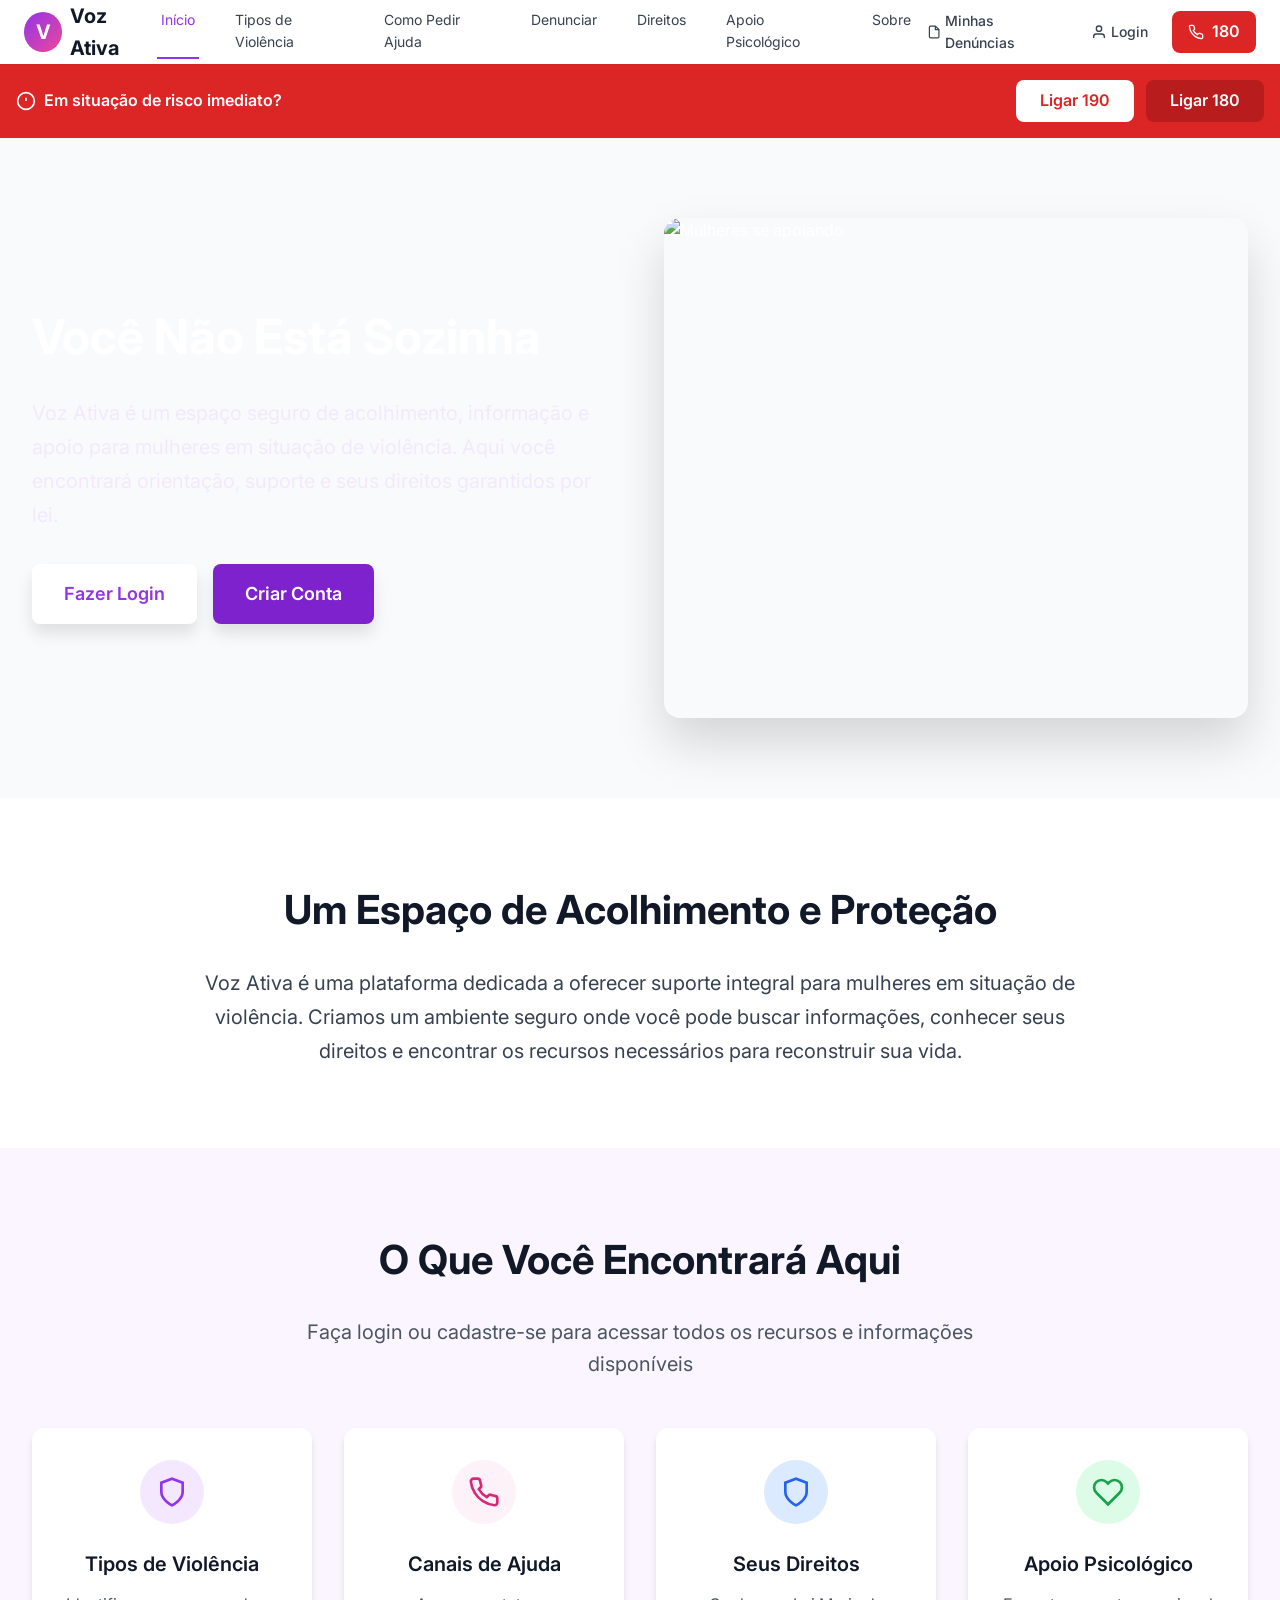
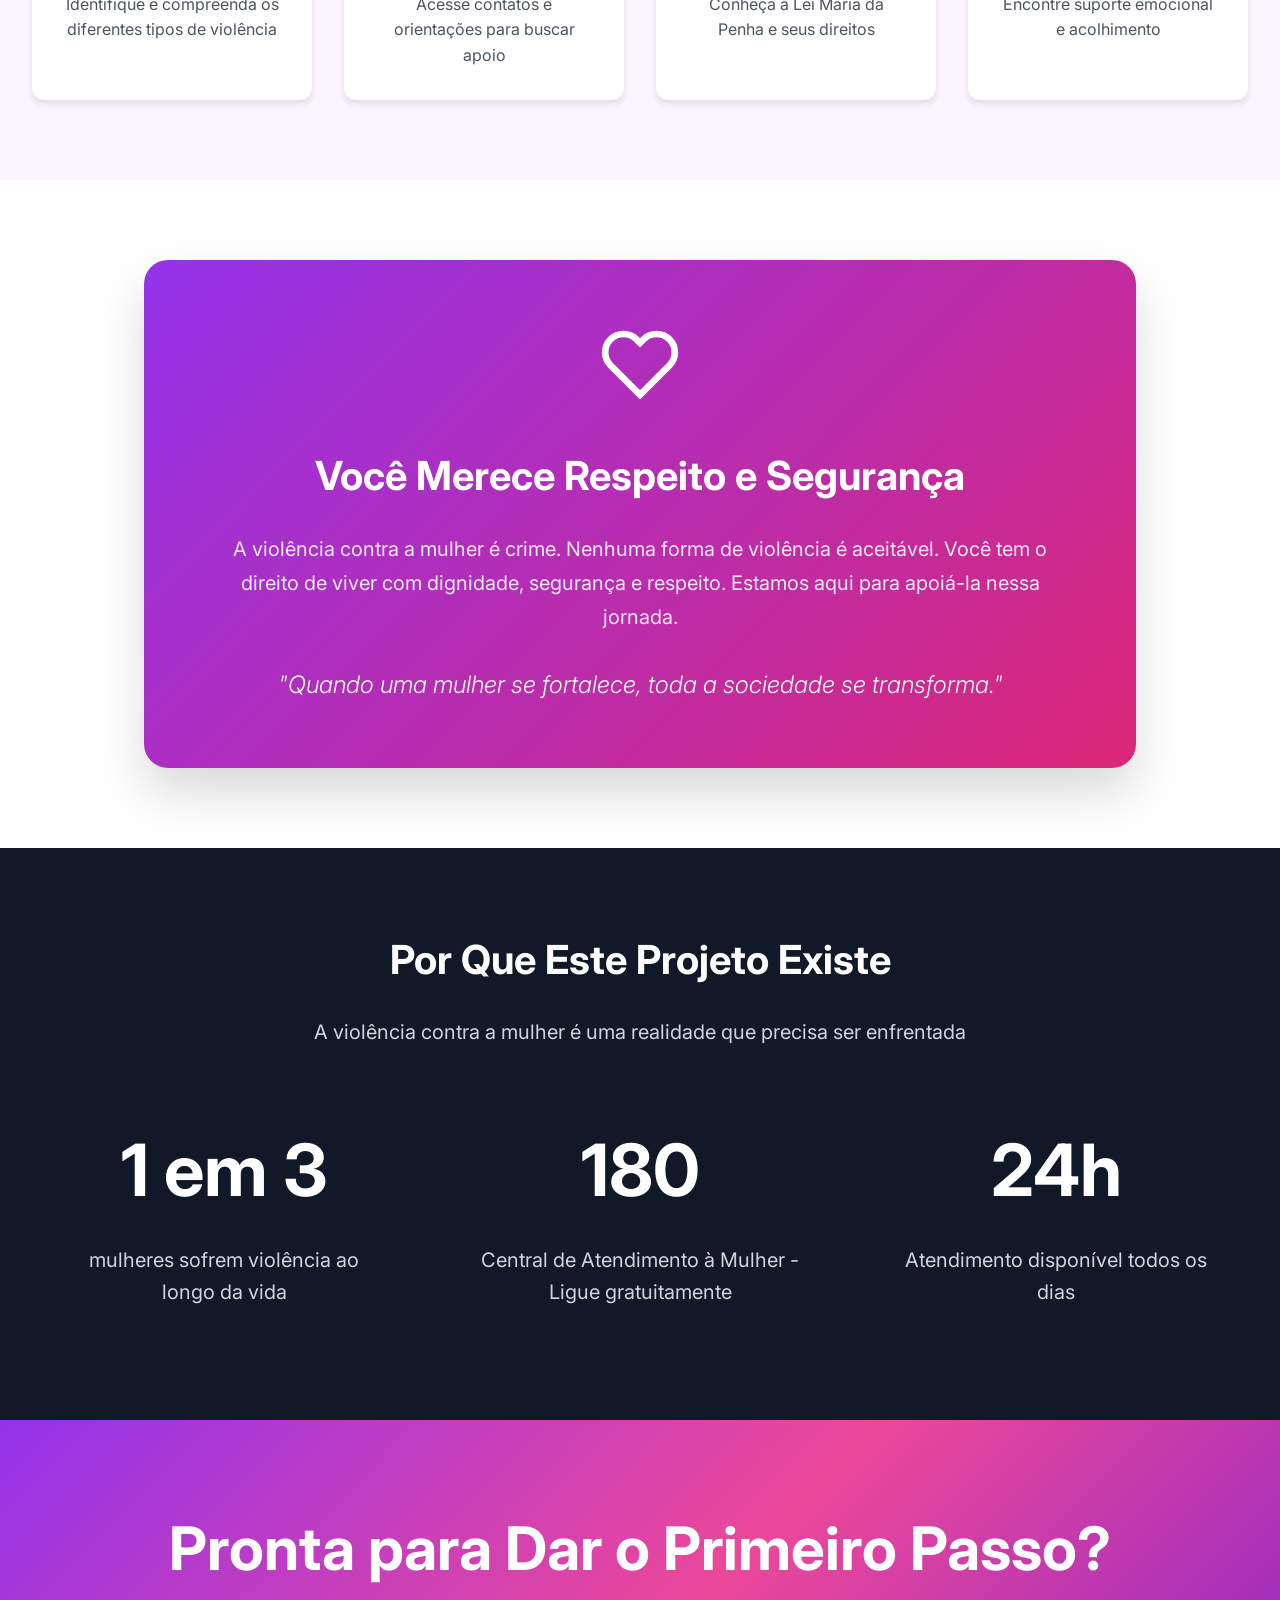
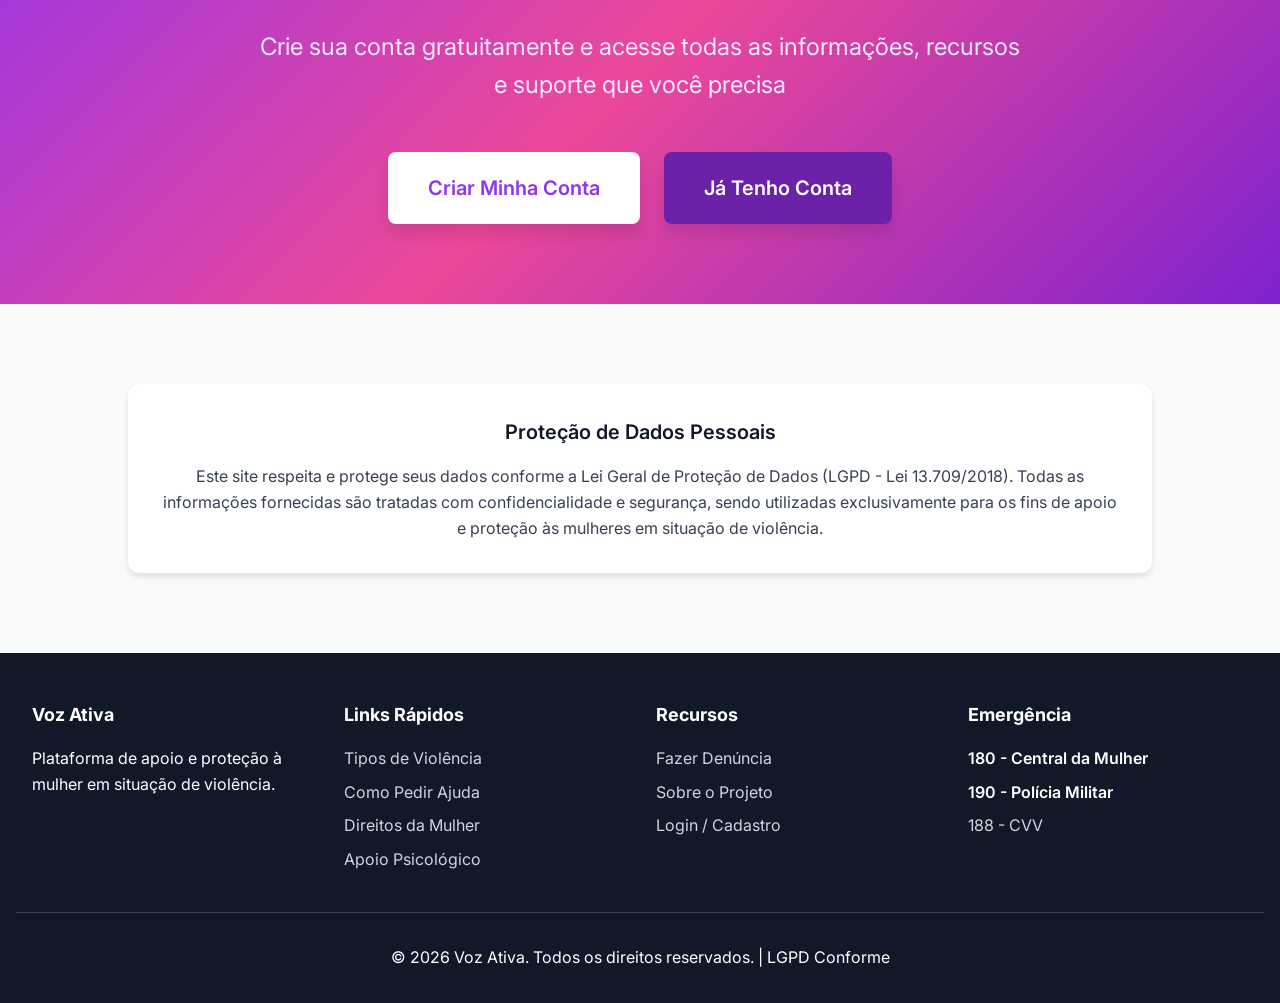
==== index.html @ fe5da814 "first commit" ====
<!DOCTYPE html>
<html lang="pt-BR">
<head>
    <meta charset="UTF-8">
    <meta name="viewport" content="width=device-width, initial-scale=1.0">
    <title>Voz Ativa - Plataforma de Apoio à Mulher</title>
    <link rel="stylesheet" href="css/styles.css">
    <link rel="preconnect" href="https://fonts.googleapis.com">
    <link rel="preconnect" href="https://fonts.gstatic.com" crossorigin>
    <link href="https://fonts.googleapis.com/css2?family=Inter:wght@300;400;500;600;700;800;900&display=swap" rel="stylesheet">
</head>
<body>
    <!-- Header -->
    <header>
        <div class="container header-content">
            <a href="index.html" class="logo">
                <div class="logo-circle">V</div>
                <span class="logo-text">Voz Ativa</span>
            </a>

            <!-- Desktop Navigation -->
            <nav class="nav-desktop">
                <a href="index.html" class="nav-link active">Início</a>
                <a href="tipos-violencia.html" class="nav-link">Tipos de Violência</a>
                <a href="como-pedir-ajuda.html" class="nav-link">Como Pedir Ajuda</a>
                <a href="denuncia.html" class="nav-link">Denunciar</a>
                <a href="direitos.html" class="nav-link">Direitos</a>
                <a href="apoio-psicologico.html" class="nav-link">Apoio Psicológico</a>
                <a href="sobre.html" class="nav-link">Sobre</a>
            </nav>

            <!-- User Navigation -->
            <div class="user-nav">
                <a href="dashboard.html" class="user-nav-link">
                    <svg width="16" height="16" viewBox="0 0 24 24" fill="none" stroke="currentColor" stroke-width="2">
                        <path d="M14 2H6a2 2 0 0 0-2 2v16a2 2 0 0 0 2 2h12a2 2 0 0 0 2-2V8z"></path>
                        <polyline points="14 2 14 8 20 8"></polyline>
                    </svg>
                    Minhas Denúncias
                </a>
                <a href="login.html" class="user-nav-link">
                    <svg width="16" height="16" viewBox="0 0 24 24" fill="none" stroke="currentColor" stroke-width="2">
                        <path d="M20 21v-2a4 4 0 0 0-4-4H8a4 4 0 0 0-4 4v2"></path>
                        <circle cx="12" cy="7" r="4"></circle>
                    </svg>
                    Login
                </a>
                <a href="tel:180" class="btn-emergency">
                    <svg width="16" height="16" viewBox="0 0 24 24" fill="none" stroke="currentColor" stroke-width="2">
                        <path d="M22 16.92v3a2 2 0 0 1-2.18 2 19.79 19.79 0 0 1-8.63-3.07 19.5 19.5 0 0 1-6-6 19.79 19.79 0 0 1-3.07-8.67A2 2 0 0 1 4.11 2h3a2 2 0 0 1 2 1.72 12.84 12.84 0 0 0 .7 2.81 2 2 0 0 1-.45 2.11L8.09 9.91a16 16 0 0 0 6 6l1.27-1.27a2 2 0 0 1 2.11-.45 12.84 12.84 0 0 0 2.81.7A2 2 0 0 1 22 16.92z"></path>
                    </svg>
                    180
                </a>
            </div>

            <!-- Mobile Menu Button -->
            <button class="mobile-menu-btn" onclick="toggleMobileMenu()">
                <svg width="24" height="24" viewBox="0 0 24 24" fill="none" stroke="currentColor" stroke-width="2">
                    <line x1="3" y1="12" x2="21" y2="12"></line>
                    <line x1="3" y1="6" x2="21" y2="6"></line>
                    <line x1="3" y1="18" x2="21" y2="18"></line>
                </svg>
            </button>
        </div>

        <!-- Mobile Menu -->
        <div class="mobile-menu" id="mobileMenu">
            <a href="index.html" class="mobile-nav-link active">Início</a>
            <a href="tipos-violencia.html" class="mobile-nav-link">Tipos de Violência</a>
            <a href="como-pedir-ajuda.html" class="mobile-nav-link">Como Pedir Ajuda</a>
            <a href="denuncia.html" class="mobile-nav-link">Denunciar</a>
            <a href="direitos.html" class="mobile-nav-link">Direitos</a>
            <a href="apoio-psicologico.html" class="mobile-nav-link">Apoio Psicológico</a>
            <a href="sobre.html" class="mobile-nav-link">Sobre</a>
            <hr style="margin: 1rem 0; border-color: var(--gray-200);">
            <a href="dashboard.html" class="mobile-nav-link">Minhas Denúncias</a>
            <a href="login.html" class="mobile-nav-link">Login</a>
            <a href="tel:180" class="btn-emergency" style="display: flex; margin-top: 1rem;">
                Ligar 180 - Emergência
            </a>
        </div>
    </header>

    <!-- Emergency Banner -->
    <div class="emergency-banner">
        <div class="container emergency-content">
            <div class="emergency-text">
                <svg width="20" height="20" viewBox="0 0 24 24" fill="none" stroke="currentColor" stroke-width="2">
                    <circle cx="12" cy="12" r="10"></circle>
                    <line x1="12" y1="8" x2="12" y2="12"></line>
                    <line x1="12" y1="16" x2="12.01" y2="16"></line>
                </svg>
                <span>Em situação de risco imediato?</span>
            </div>
            <div class="emergency-buttons">
                <a href="tel:190" class="btn-emergency-white">Ligar 190</a>
                <a href="tel:180" class="btn-emergency-dark">Ligar 180</a>
            </div>
        </div>
    </div>

    <!-- Hero Section -->
    <section class="hero">
        <div class="container hero-content">
            <div class="hero-text">
                <h1>Você Não Está Sozinha</h1>
                <p>Voz Ativa é um espaço seguro de acolhimento, informação e apoio para mulheres em situação de violência. Aqui você encontrará orientação, suporte e seus direitos garantidos por lei.</p>
                <div class="hero-buttons">
                    <a href="login.html" class="btn-primary">Fazer Login</a>
                    <a href="login.html" class="btn-secondary">Criar Conta</a>
                </div>
            </div>
            <div class="hero-image">
                <img src="https://images.unsplash.com/photo-1771934218837-f6e327f2f1b0?crop=entropy&cs=tinysrgb&fit=max&fm=jpg&q=80&w=1080" alt="Mulheres se apoiando">
            </div>
        </div>
    </section>

    <!-- About Section -->
    <section class="section-white">
        <div class="container">
            <div style="max-width: 56rem; margin: 0 auto; text-align: center;">
                <h2 class="section-title">Um Espaço de Acolhimento e Proteção</h2>
                <p style="font-size: 1.25rem; color: var(--gray-700); line-height: 1.7;">
                    Voz Ativa é uma plataforma dedicada a oferecer suporte integral para mulheres em situação de violência. Criamos um ambiente seguro onde você pode buscar informações, conhecer seus direitos e encontrar os recursos necessários para reconstruir sua vida.
                </p>
            </div>
        </div>
    </section>

    <!-- Features Section -->
    <section class="section-purple">
        <div class="container">
            <div class="text-center mb-4">
                <h2 class="section-title">O Que Você Encontrará Aqui</h2>
                <p class="section-description">Faça login ou cadastre-se para acessar todos os recursos e informações disponíveis</p>
            </div>

            <div class="grid grid-4">
                <div class="card">
                    <div class="card-icon card-icon-purple">
                        <svg width="32" height="32" viewBox="0 0 24 24" fill="none" stroke="currentColor" stroke-width="2">
                            <path d="M12 22s8-4 8-10V5l-8-3-8 3v7c0 6 8 10 8 10z"></path>
                        </svg>
                    </div>
                    <h3 class="card-title">Tipos de Violência</h3>
                    <p class="card-text">Identifique e compreenda os diferentes tipos de violência</p>
                </div>

                <div class="card">
                    <div class="card-icon card-icon-pink">
                        <svg width="32" height="32" viewBox="0 0 24 24" fill="none" stroke="currentColor" stroke-width="2">
                            <path d="M22 16.92v3a2 2 0 0 1-2.18 2 19.79 19.79 0 0 1-8.63-3.07 19.5 19.5 0 0 1-6-6 19.79 19.79 0 0 1-3.07-8.67A2 2 0 0 1 4.11 2h3a2 2 0 0 1 2 1.72 12.84 12.84 0 0 0 .7 2.81 2 2 0 0 1-.45 2.11L8.09 9.91a16 16 0 0 0 6 6l1.27-1.27a2 2 0 0 1 2.11-.45 12.84 12.84 0 0 0 2.81.7A2 2 0 0 1 22 16.92z"></path>
                        </svg>
                    </div>
                    <h3 class="card-title">Canais de Ajuda</h3>
                    <p class="card-text">Acesse contatos e orientações para buscar apoio</p>
                </div>

                <div class="card">
                    <div class="card-icon card-icon-blue">
                        <svg width="32" height="32" viewBox="0 0 24 24" fill="none" stroke="currentColor" stroke-width="2">
                            <path d="M12 22s8-4 8-10V5l-8-3-8 3v7c0 6 8 10 8 10z"></path>
                        </svg>
                    </div>
                    <h3 class="card-title">Seus Direitos</h3>
                    <p class="card-text">Conheça a Lei Maria da Penha e seus direitos</p>
                </div>

                <div class="card">
                    <div class="card-icon card-icon-green">
                        <svg width="32" height="32" viewBox="0 0 24 24" fill="none" stroke="currentColor" stroke-width="2">
                            <path d="M20.84 4.61a5.5 5.5 0 0 0-7.78 0L12 5.67l-1.06-1.06a5.5 5.5 0 0 0-7.78 7.78l1.06 1.06L12 21.23l7.78-7.78 1.06-1.06a5.5 5.5 0 0 0 0-7.78z"></path>
                        </svg>
                    </div>
                    <h3 class="card-title">Apoio Psicológico</h3>
                    <p class="card-text">Encontre suporte emocional e acolhimento</p>
                </div>
            </div>
        </div>
    </section>

    <!-- Support Message -->
    <section class="section-white">
        <div class="container" style="max-width: 64rem;">
            <div style="background: linear-gradient(135deg, var(--purple-600), var(--pink-600)); border-radius: 1.5rem; box-shadow: var(--shadow-2xl); padding: 4rem; text-align: center; color: var(--white);">
                <svg width="80" height="80" viewBox="0 0 24 24" fill="none" stroke="currentColor" stroke-width="2" style="margin: 0 auto 2rem;">
                    <path d="M20.84 4.61a5.5 5.5 0 0 0-7.78 0L12 5.67l-1.06-1.06a5.5 5.5 0 0 0-7.78 7.78l1.06 1.06L12 21.23l7.78-7.78 1.06-1.06a5.5 5.5 0 0 0 0-7.78z"></path>
                </svg>
                <h2 style="font-size: 2.5rem; margin-bottom: 1.5rem;">Você Merece Respeito e Segurança</h2>
                <p style="font-size: 1.25rem; color: var(--purple-100); margin-bottom: 2rem; line-height: 1.7;">
                    A violência contra a mulher é crime. Nenhuma forma de violência é aceitável. Você tem o direito de viver com dignidade, segurança e respeito. Estamos aqui para apoiá-la nessa jornada.
                </p>
                <p style="font-size: 1.5rem; font-style: italic; font-weight: 300;">
                    "Quando uma mulher se fortalece, toda a sociedade se transforma."
                </p>
            </div>
        </div>
    </section>

    <!-- Statistics -->
    <section class="section-dark">
        <div class="container">
            <div class="text-center mb-4">
                <h2 class="section-title">Por Que Este Projeto Existe</h2>
                <p style="font-size: 1.25rem; color: var(--gray-300); max-width: 48rem; margin: 0 auto;">
                    A violência contra a mulher é uma realidade que precisa ser enfrentada
                </p>
            </div>

            <div class="grid grid-3">
                <div class="stat-card">
                    <div class="stat-number" style="color: var(--purple-400);">1 em 3</div>
                    <p class="stat-label">mulheres sofrem violência ao longo da vida</p>
                </div>
                <div class="stat-card">
                    <div class="stat-number" style="color: var(--pink-400);">180</div>
                    <p class="stat-label">Central de Atendimento à Mulher - Ligue gratuitamente</p>
                </div>
                <div class="stat-card">
                    <div class="stat-number" style="color: var(--purple-400);">24h</div>
                    <p class="stat-label">Atendimento disponível todos os dias</p>
                </div>
            </div>
        </div>
    </section>

    <!-- CTA Section -->
    <section class="cta-section">
        <div class="container">
            <h2 class="cta-title">Pronta para Dar o Primeiro Passo?</h2>
            <p class="cta-description">
                Crie sua conta gratuitamente e acesse todas as informações, recursos e suporte que você precisa
            </p>
            <div class="cta-buttons">
                <a href="login.html" class="btn-primary" style="font-size: 1.25rem; padding: 1.25rem 2.5rem;">Criar Minha Conta</a>
                <a href="login.html" class="btn-secondary" style="font-size: 1.25rem; padding: 1.25rem 2.5rem; background: var(--purple-800);">Já Tenho Conta</a>
            </div>
        </div>
    </section>

    <!-- Privacy Notice -->
    <section class="section-gray">
        <div class="container">
            <div class="card" style="max-width: 64rem; margin: 0 auto; text-align: center;">
                <h3 style="font-weight: 600; margin-bottom: 1rem; font-size: 1.25rem;">Proteção de Dados Pessoais</h3>
                <p style="color: var(--gray-700);">
                    Este site respeita e protege seus dados conforme a Lei Geral de Proteção de Dados (LGPD - Lei 13.709/2018). Todas as informações fornecidas são tratadas com confidencialidade e segurança, sendo utilizadas exclusivamente para os fins de apoio e proteção às mulheres em situação de violência.
                </p>
            </div>
        </div>
    </section>

    <!-- Footer -->
    <footer>
        <div class="container footer-content">
            <div class="footer-section">
                <h3>Voz Ativa</h3>
                <p style="color: var(--gray-400);">Plataforma de apoio e proteção à mulher em situação de violência.</p>
            </div>
            <div class="footer-section">
                <h3>Links Rápidos</h3>
                <a href="tipos-violencia.html" class="footer-link">Tipos de Violência</a>
                <a href="como-pedir-ajuda.html" class="footer-link">Como Pedir Ajuda</a>
                <a href="direitos.html" class="footer-link">Direitos da Mulher</a>
                <a href="apoio-psicologico.html" class="footer-link">Apoio Psicológico</a>
            </div>
            <div class="footer-section">
                <h3>Recursos</h3>
                <a href="denuncia.html" class="footer-link">Fazer Denúncia</a>
                <a href="sobre.html" class="footer-link">Sobre o Projeto</a>
                <a href="login.html" class="footer-link">Login / Cadastro</a>
            </div>
            <div class="footer-section">
                <h3>Emergência</h3>
                <a href="tel:180" class="footer-link" style="font-weight: 600; color: var(--red-400);">180 - Central da Mulher</a>
                <a href="tel:190" class="footer-link" style="font-weight: 600; color: var(--red-400);">190 - Polícia Militar</a>
                <a href="tel:188" class="footer-link">188 - CVV</a>
            </div>
        </div>
        <div class="container footer-bottom">
            <p>&copy; 2026 Voz Ativa. Todos os direitos reservados. | LGPD Conforme</p>
        </div>
    </footer>

    <script src="js/script.js"></script>
</body>
</html>
---- css/styles.css ----
/* =================================
   VOZ ATIVA - CSS PRINCIPAL
   Plataforma de Apoio à Mulher
   ================================= */

/* Reset e Configurações Básicas */
* {
  margin: 0;
  padding: 0;
  box-sizing: border-box;
}

:root {
  /* Cores Principais */
  --purple-600: #9333EA;
  --purple-700: #7E22CE;
  --purple-800: #6B21A8;
  --purple-100: #F3E8FF;
  --purple-50: #FAF5FF;

  --pink-500: #EC4899;
  --pink-600: #DB2777;
  --pink-700: #BE185D;
  --pink-50: #FDF2F8;

  --red-600: #DC2626;
  --red-700: #B91C1C;
  --red-800: #991B1B;
  --red-50: #FEF2F2;

  /* Cores Neutras */
  --gray-50: #F9FAFB;
  --gray-100: #F3F4F6;
  --gray-200: #E5E7EB;
  --gray-300: #D1D5DB;
  --gray-600: #4B5563;
  --gray-700: #374151;
  --gray-900: #111827;

  --white: #FFFFFF;

  /* Sombras */
  --shadow-sm: 0 1px 2px rgba(0, 0, 0, 0.05);
  --shadow-md: 0 4px 6px rgba(0, 0, 0, 0.1);
  --shadow-lg: 0 10px 15px rgba(0, 0, 0, 0.1);
  --shadow-xl: 0 20px 25px rgba(0, 0, 0, 0.1);
  --shadow-2xl: 0 25px 50px rgba(0, 0, 0, 0.15);
}

body {
  font-family: 'Inter', -apple-system, BlinkMacSystemFont, 'Segoe UI', Roboto, sans-serif;
  line-height: 1.6;
  color: var(--gray-900);
  background: var(--gray-50);
}

/* Container */
.container {
  max-width: 1280px;
  margin: 0 auto;
  padding: 0 1rem;
}

/* Header */
header {
  background: var(--white);
  box-shadow: var(--shadow-sm);
  position: sticky;
  top: 0;
  z-index: 1000;
}

.header-content {
  display: flex;
  justify-content: space-between;
  align-items: center;
  height: 64px;
  padding: 0 1.5rem;
}

.logo {
  display: flex;
  align-items: center;
  gap: 0.5rem;
  text-decoration: none;
  color: var(--gray-900);
}

.logo-circle {
  width: 40px;
  height: 40px;
  background: linear-gradient(135deg, var(--purple-600), var(--pink-500));
  border-radius: 50%;
  display: flex;
  align-items: center;
  justify-content: center;
  color: var(--white);
  font-weight: bold;
  font-size: 1.25rem;
}

.logo-text {
  font-weight: bold;
  font-size: 1.25rem;
}

/* Navegação Desktop */
.nav-desktop {
  display: none;
  gap: 2rem;
}

.nav-link {
  color: var(--gray-700);
  text-decoration: none;
  padding: 0.25rem;
  font-size: 0.875rem;
  transition: color 0.3s;
  border-bottom: 2px solid transparent;
}

.nav-link:hover,
.nav-link.active {
  color: var(--purple-600);
  border-bottom-color: var(--purple-600);
}

/* User Navigation */
.user-nav {
  display: none;
  gap: 0.75rem;
  align-items: center;
}

.user-nav-link {
  display: flex;
  align-items: center;
  gap: 0.25rem;
  padding: 0.5rem 0.75rem;
  border-radius: 0.5rem;
  text-decoration: none;
  color: var(--gray-700);
  font-size: 0.875rem;
  font-weight: 500;
  transition: all 0.3s;
}

.user-nav-link:hover {
  background: var(--gray-100);
}

.user-nav-link.active {
  background: var(--purple-100);
  color: var(--purple-600);
}

/* Botão Emergência */
.btn-emergency {
  display: inline-flex;
  align-items: center;
  gap: 0.5rem;
  padding: 0.5rem 1rem;
  background: var(--red-600);
  color: var(--white);
  border-radius: 0.5rem;
  text-decoration: none;
  font-weight: 600;
  transition: all 0.3s;
}

.btn-emergency:hover {
  background: var(--red-700);
  transform: translateY(-2px);
  box-shadow: var(--shadow-lg);
}

/* Mobile Menu Button */
.mobile-menu-btn {
  display: block;
  background: none;
  border: none;
  cursor: pointer;
  padding: 0.5rem;
}

/* Mobile Menu */
.mobile-menu {
  display: none;
  border-top: 1px solid var(--gray-200);
  padding: 1rem;
}

.mobile-menu.active {
  display: block;
}

.mobile-nav-link {
  display: block;
  padding: 0.75rem 1rem;
  color: var(--gray-700);
  text-decoration: none;
  border-radius: 0.5rem;
  transition: all 0.3s;
  margin-bottom: 0.25rem;
}

.mobile-nav-link:hover,
.mobile-nav-link.active {
  background: var(--purple-50);
  color: var(--purple-600);
}

/* Emergency Banner */
.emergency-banner {
  background: var(--red-600);
  color: var(--white);
  padding: 1rem 0;
}

.emergency-content {
  display: flex;
  flex-direction: column;
  gap: 1rem;
  align-items: center;
  text-align: center;
}

.emergency-text {
  display: flex;
  align-items: center;
  gap: 0.5rem;
  font-weight: 600;
}

.emergency-buttons {
  display: flex;
  gap: 0.75rem;
}

.btn-emergency-white {
  padding: 0.5rem 1.5rem;
  background: var(--white);
  color: var(--red-600);
  border-radius: 0.5rem;
  text-decoration: none;
  font-weight: 600;
  transition: all 0.3s;
}

.btn-emergency-white:hover {
  background: var(--gray-100);
}

.btn-emergency-dark {
  padding: 0.5rem 1.5rem;
  background: var(--red-700);
  color: var(--white);
  border-radius: 0.5rem;
  text-decoration: none;
  font-weight: 600;
  transition: all 0.3s;
}

.btn-emergency-dark:hover {
  background: var(--red-800);
}

/* Hero Section */
.hero {
  background: linear-gradient(135deg, var(--purple-600), var(--purple-500), var(--pink-500));
  color: var(--white);
  padding: 5rem 1rem;
}

.hero-content {
  display: grid;
  grid-template-columns: 1fr;
  gap: 3rem;
  align-items: center;
}

.hero-text h1 {
  font-size: 3rem;
  font-weight: bold;
  line-height: 1.1;
  margin-bottom: 2rem;
}

.hero-text p {
  font-size: 1.25rem;
  color: var(--purple-100);
  margin-bottom: 2rem;
  line-height: 1.7;
}

.hero-buttons {
  display: flex;
  flex-direction: column;
  gap: 1rem;
}

.btn-primary {
  display: inline-flex;
  align-items: center;
  justify-content: center;
  padding: 1rem 2rem;
  background: var(--white);
  color: var(--purple-600);
  border-radius: 0.5rem;
  text-decoration: none;
  font-weight: 600;
  font-size: 1.125rem;
  transition: all 0.3s;
  box-shadow: var(--shadow-lg);
}

.btn-primary:hover {
  background: var(--gray-100);
  transform: translateY(-2px);
  box-shadow: var(--shadow-xl);
}

.btn-secondary {
  display: inline-flex;
  align-items: center;
  justify-content: center;
  padding: 1rem 2rem;
  background: var(--purple-700);
  color: var(--white);
  border-radius: 0.5rem;
  text-decoration: none;
  font-weight: 600;
  font-size: 1.125rem;
  transition: all 0.3s;
  box-shadow: var(--shadow-lg);
}

.btn-secondary:hover {
  background: var(--purple-800);
  transform: translateY(-2px);
  box-shadow: var(--shadow-xl);
}

.hero-image {
  height: 500px;
  border-radius: 1rem;
  overflow: hidden;
  box-shadow: var(--shadow-2xl);
}

.hero-image img {
  width: 100%;
  height: 100%;
  object-fit: cover;
}

/* Section */
section {
  padding: 5rem 1rem;
}

.section-white {
  background: var(--white);
}

.section-gray {
  background: var(--gray-50);
}

.section-purple {
  background: var(--purple-50);
}

.section-dark {
  background: var(--gray-900);
  color: var(--white);
}

.section-title {
  font-size: 2.5rem;
  font-weight: bold;
  text-align: center;
  margin-bottom: 1.5rem;
}

.section-description {
  font-size: 1.25rem;
  text-align: center;
  color: var(--gray-600);
  max-width: 48rem;
  margin: 0 auto 3rem;
}

/* Grid */
.grid {
  display: grid;
  gap: 2rem;
}

.grid-1 { grid-template-columns: 1fr; }
.grid-2 { grid-template-columns: repeat(2, 1fr); }
.grid-3 { grid-template-columns: repeat(3, 1fr); }
.grid-4 { grid-template-columns: repeat(4, 1fr); }

/* Cards */
.card {
  background: var(--white);
  padding: 2rem;
  border-radius: 0.75rem;
  box-shadow: var(--shadow-md);
  transition: all 0.3s;
}

.card:hover {
  transform: translateY(-4px);
  box-shadow: var(--shadow-xl);
}

.card-icon {
  width: 64px;
  height: 64px;
  border-radius: 50%;
  display: flex;
  align-items: center;
  justify-content: center;
  margin: 0 auto 1.5rem;
}

.card-icon-purple { background: var(--purple-100); color: var(--purple-600); }
.card-icon-pink { background: var(--pink-50); color: var(--pink-600); }
.card-icon-red { background: var(--red-50); color: var(--red-600); }
.card-icon-blue { background: #DBEAFE; color: #2563EB; }
.card-icon-green { background: #DCFCE7; color: #16A34A; }

.card-title {
  font-size: 1.25rem;
  font-weight: 600;
  margin-bottom: 0.75rem;
  text-align: center;
}

.card-text {
  color: var(--gray-600);
  text-align: center;
}

/* Statistics */
.stat-card {
  text-align: center;
  padding: 2rem;
}

.stat-number {
  font-size: 4.5rem;
  font-weight: bold;
  margin-bottom: 1rem;
}

.stat-number-purple { color: var(--purple-600); }
.stat-number-pink { color: var(--pink-600); }
.stat-number-yellow { color: #EAB308; }
.stat-number-blue { color: #2563EB; }
.stat-number-green { color: #16A34A; }

.stat-label {
  font-size: 1.25rem;
  color: var(--gray-300);
}

/* CTA Section */
.cta-section {
  background: linear-gradient(135deg, var(--purple-600), var(--pink-500), var(--purple-700));
  color: var(--white);
  padding: 5rem 1rem;
  text-align: center;
}

.cta-title {
  font-size: 3.75rem;
  font-weight: bold;
  margin-bottom: 2rem;
}

.cta-description {
  font-size: 1.5rem;
  color: var(--purple-100);
  margin-bottom: 3rem;
  max-width: 48rem;
  margin-left: auto;
  margin-right: auto;
}

.cta-buttons {
  display: flex;
  flex-direction: column;
  gap: 1.5rem;
  max-width: 36rem;
  margin: 0 auto;
}

/* Footer */
footer {
  background: var(--gray-900);
  color: var(--white);
  padding: 3rem 1rem 2rem;
}

.footer-content {
  display: grid;
  grid-template-columns: 1fr;
  gap: 2rem;
  margin-bottom: 2rem;
}

.footer-section h3 {
  font-size: 1.125rem;
  margin-bottom: 1rem;
}

.footer-link {
  display: block;
  color: var(--gray-300);
  text-decoration: none;
  margin-bottom: 0.5rem;
  transition: color 0.3s;
}

.footer-link:hover {
  color: var(--white);
}

.footer-bottom {
  border-top: 1px solid var(--gray-700);
  padding-top: 2rem;
  text-align: center;
  color: var(--gray-400);
}

/* Form Styles */
.form-group {
  margin-bottom: 1.5rem;
}

.form-label {
  display: block;
  font-weight: 600;
  font-size: 0.875rem;
  margin-bottom: 0.5rem;
  color: var(--gray-900);
}

.form-input,
.form-select,
.form-textarea {
  width: 100%;
  padding: 0.75rem 1rem;
  border: 1px solid var(--gray-300);
  border-radius: 0.5rem;
  font-size: 1rem;
  font-family: inherit;
  transition: all 0.2s;
}

.form-input:focus,
.form-select:focus,
.form-textarea:focus {
  outline: none;
  border-color: var(--purple-600);
  box-shadow: 0 0 0 3px rgba(147, 51, 234, 0.1);
}

.form-textarea {
  resize: vertical;
  min-height: 120px;
}

.form-checkbox {
  margin-right: 0.5rem;
}

.btn {
  display: inline-block;
  padding: 0.75rem 1.5rem;
  border-radius: 0.5rem;
  font-weight: 600;
  text-decoration: none;
  text-align: center;
  transition: all 0.3s;
  cursor: pointer;
  border: none;
  font-size: 1rem;
}

.btn-purple {
  background: var(--purple-600);
  color: var(--white);
}

.btn-purple:hover {
  background: var(--purple-700);
  transform: translateY(-2px);
  box-shadow: var(--shadow-lg);
}

.btn-pink {
  background: var(--pink-600);
  color: var(--white);
}

.btn-pink:hover {
  background: var(--pink-700);
}

.btn-outline {
  background: transparent;
  border: 2px solid var(--purple-600);
  color: var(--purple-600);
}

.btn-outline:hover {
  background: var(--purple-600);
  color: var(--white);
}

/* Tabs */
.tabs {
  margin-bottom: 2rem;
}

.tabs-list {
  display: flex;
  gap: 0.5rem;
  border-bottom: 2px solid var(--gray-200);
  margin-bottom: 2rem;
}

.tab-trigger {
  padding: 0.75rem 1.5rem;
  background: none;
  border: none;
  cursor: pointer;
  font-weight: 500;
  color: var(--gray-600);
  border-bottom: 2px solid transparent;
  transition: all 0.3s;
  margin-bottom: -2px;
}

.tab-trigger:hover {
  color: var(--purple-600);
}

.tab-trigger.active {
  color: var(--purple-600);
  border-bottom-color: var(--purple-600);
}

.tab-content {
  display: none;
}

.tab-content.active {
  display: block;
}

/* Badge */
.badge {
  display: inline-flex;
  align-items: center;
  gap: 0.25rem;
  padding: 0.25rem 0.75rem;
  border-radius: 9999px;
  font-size: 0.875rem;
  font-weight: 500;
}

.badge-primary {
  background: var(--purple-100);
  color: var(--purple-600);
}

.badge-success {
  background: #DCFCE7;
  color: #16A34A;
}

.badge-warning {
  background: #FEF3C7;
  color: #D97706;
}

.badge-danger {
  background: var(--red-50);
  color: var(--red-600);
}

/* Utility Classes */
.text-center { text-align: center; }
.text-left { text-align: left; }
.text-right { text-align: right; }

.mt-1 { margin-top: 0.5rem; }
.mt-2 { margin-top: 1rem; }
.mt-3 { margin-top: 1.5rem; }
.mt-4 { margin-top: 2rem; }

.mb-1 { margin-bottom: 0.5rem; }
.mb-2 { margin-bottom: 1rem; }
.mb-3 { margin-bottom: 1.5rem; }
.mb-4 { margin-bottom: 2rem; }

.hidden { display: none; }

/* Responsive */
@media (min-width: 640px) {
  .emergency-content {
    flex-direction: row;
    justify-content: space-between;
  }

  .hero-buttons {
    flex-direction: row;
  }

  .cta-buttons {
    flex-direction: row;
    justify-content: center;
  }
}

@media (min-width: 1024px) {
  .nav-desktop {
    display: flex;
  }

  .user-nav {
    display: flex;
  }

  .mobile-menu-btn {
    display: none;
  }

  .hero-content {
    grid-template-columns: 1fr 1fr;
  }

  .footer-content {
    grid-template-columns: repeat(4, 1fr);
  }

  .grid-2 { grid-template-columns: repeat(2, 1fr); }
  .grid-3 { grid-template-columns: repeat(3, 1fr); }
  .grid-4 { grid-template-columns: repeat(4, 1fr); }
}

@media (max-width: 640px) {
  .hero-text h1 {
    font-size: 2.25rem;
  }

  .section-title {
    font-size: 1.875rem;
  }

  .cta-title {
    font-size: 2.25rem;
  }

  .stat-number {
    font-size: 3rem;
  }
}
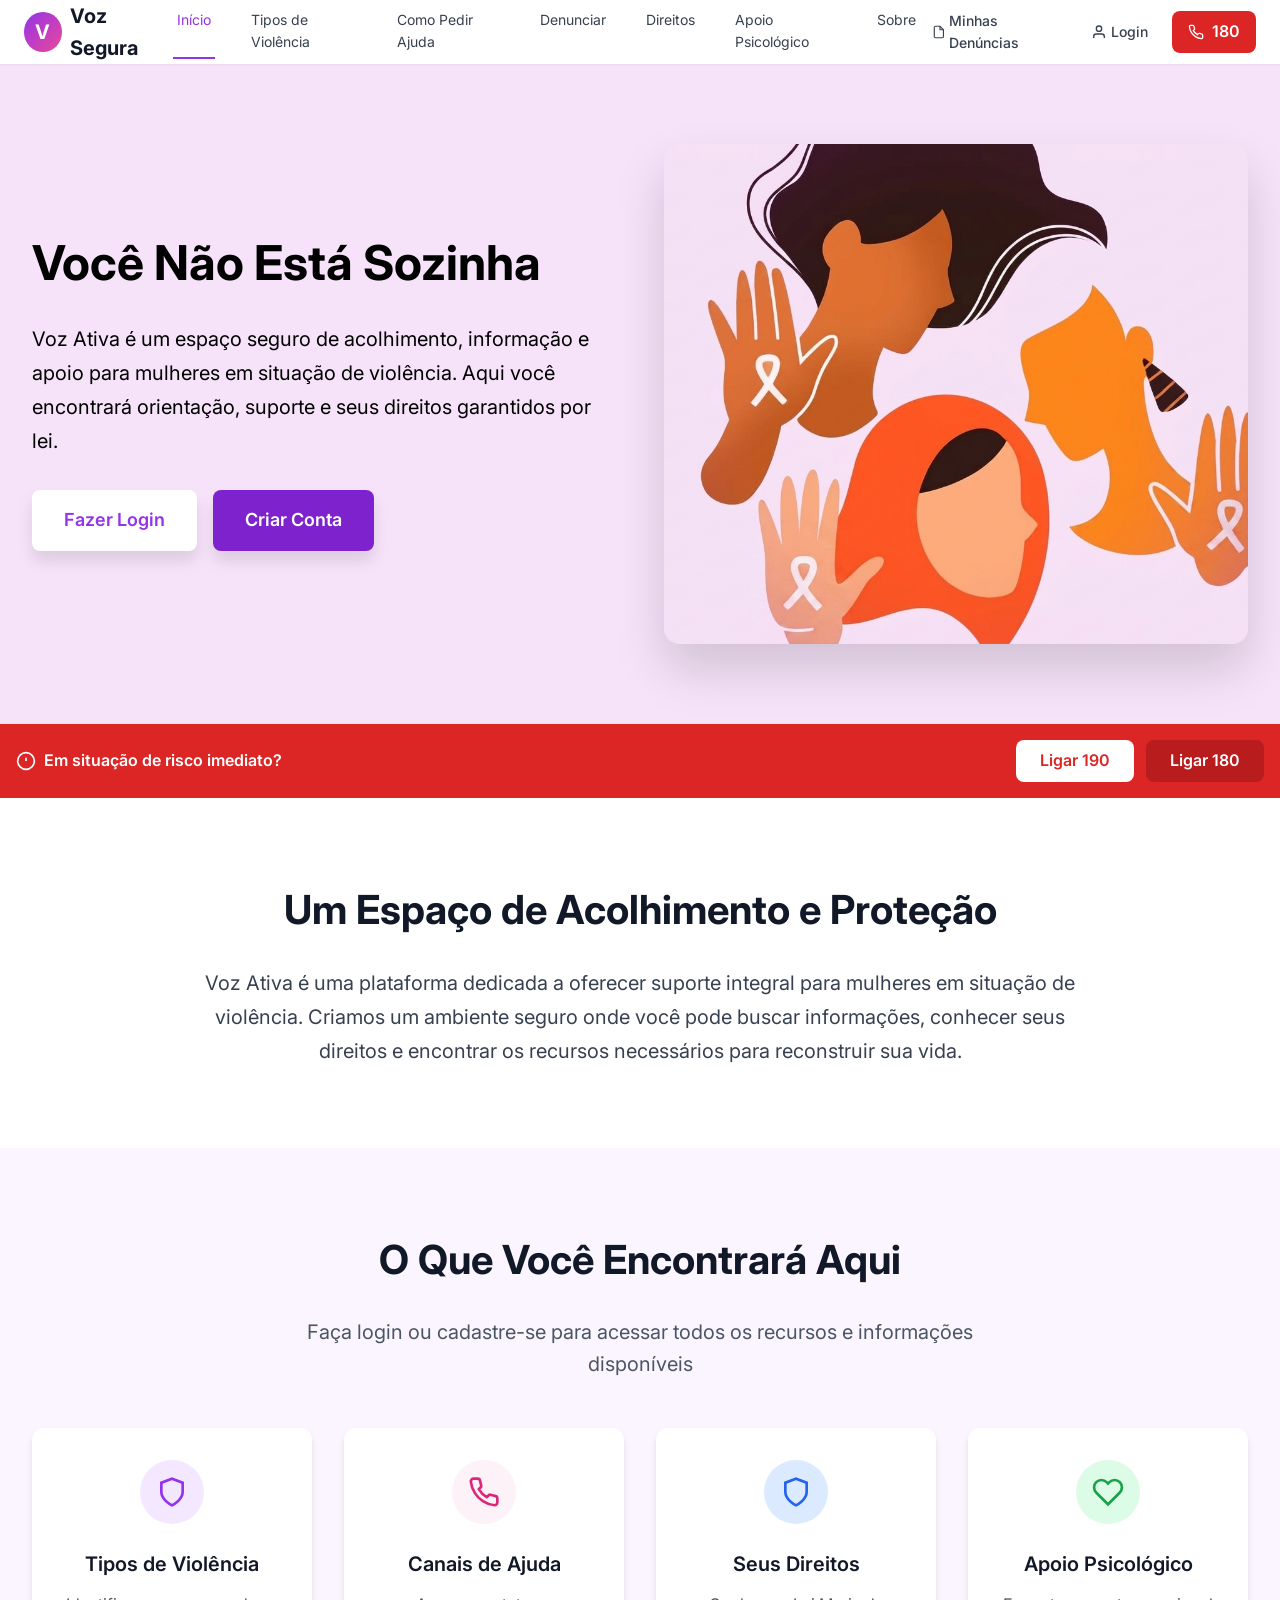
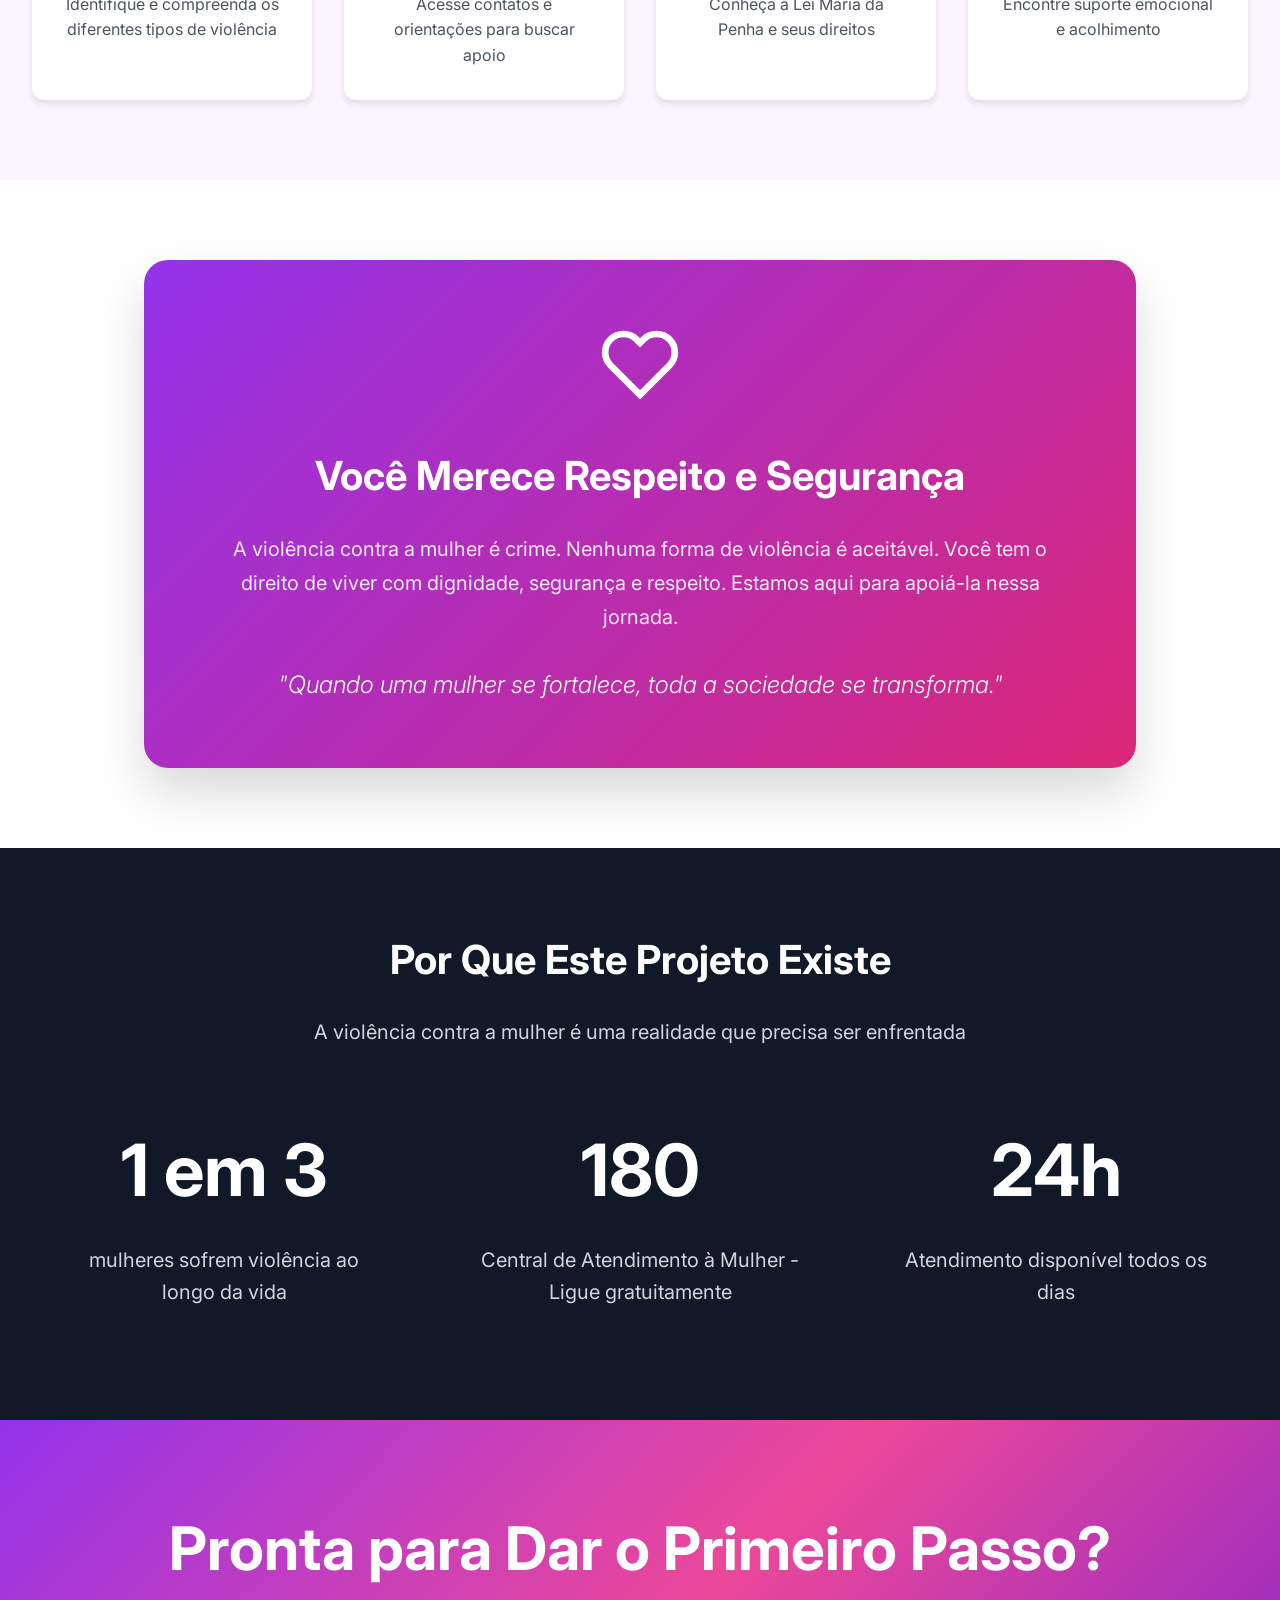
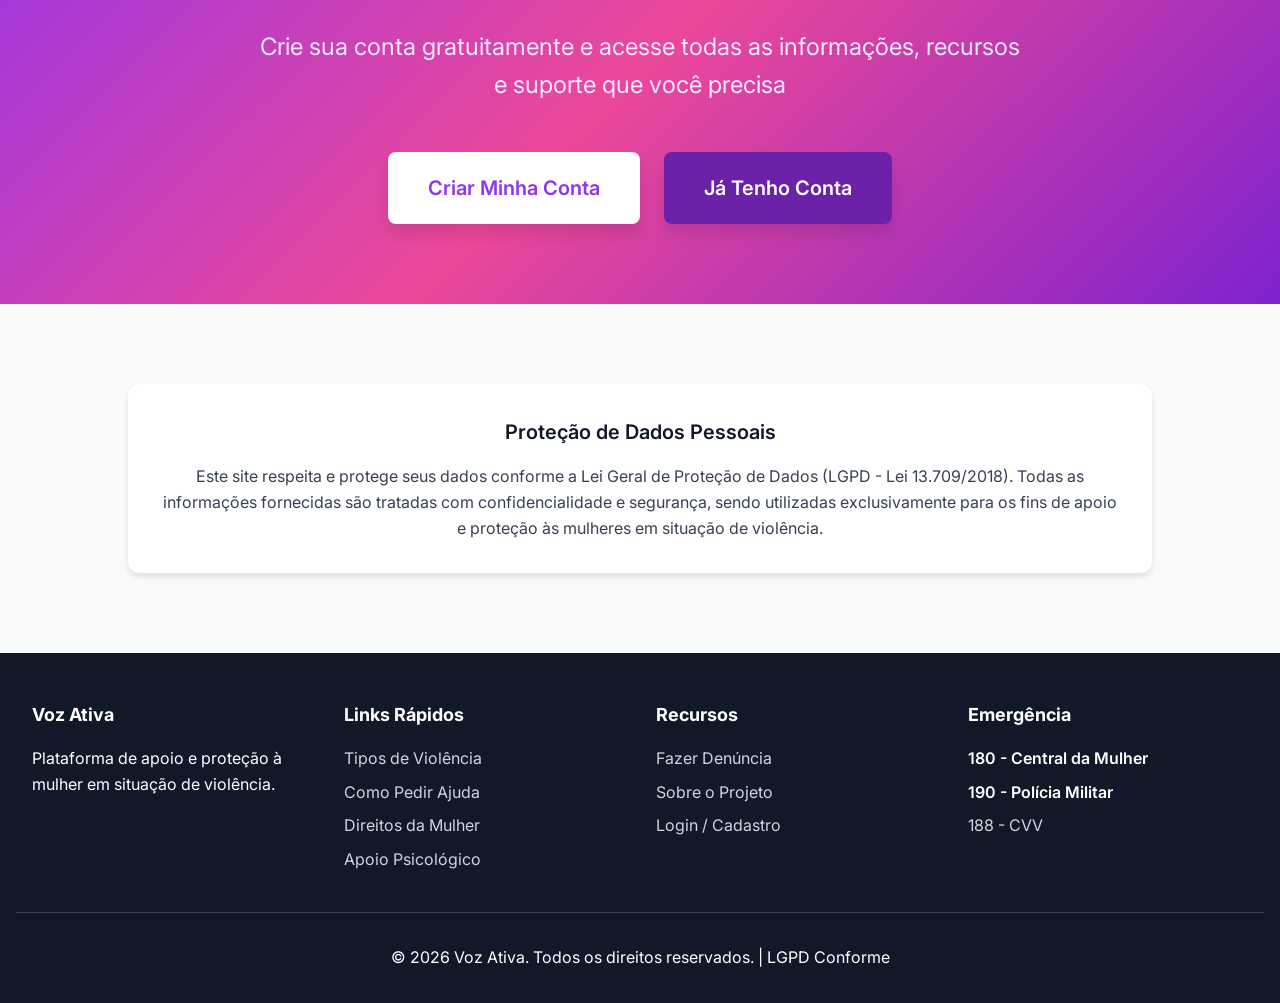
==== commit c9d9d3b4: "atualizaçoes" ====
--- a/index.html
+++ b/index.html
@@ -1,5 +1,6 @@
 <!DOCTYPE html>
 <html lang="pt-BR">
+
 <head>
     <meta charset="UTF-8">
     <meta name="viewport" content="width=device-width, initial-scale=1.0">
@@ -7,18 +8,20 @@
     <link rel="stylesheet" href="css/styles.css">
     <link rel="preconnect" href="https://fonts.googleapis.com">
     <link rel="preconnect" href="https://fonts.gstatic.com" crossorigin>
-    <link href="https://fonts.googleapis.com/css2?family=Inter:wght@300;400;500;600;700;800;900&display=swap" rel="stylesheet">
+    <link href="https://fonts.googleapis.com/css2?family=Inter:wght@300;400;500;600;700;800;900&display=swap"
+        rel="stylesheet">
 </head>
+
 <body>
     <!-- Header -->
     <header>
         <div class="container header-content">
             <a href="index.html" class="logo">
                 <div class="logo-circle">V</div>
-                <span class="logo-text">Voz Ativa</span>
+                <span class="logo-text">Voz Segura</span>
             </a>
 
-            <!-- Desktop Navigation -->
+            <!-- barra de navegação -->
             <nav class="nav-desktop">
                 <a href="index.html" class="nav-link active">Início</a>
                 <a href="tipos-violencia.html" class="nav-link">Tipos de Violência</a>
@@ -29,7 +32,7 @@
                 <a href="sobre.html" class="nav-link">Sobre</a>
             </nav>
 
-            <!-- User Navigation -->
+
             <div class="user-nav">
                 <a href="dashboard.html" class="user-nav-link">
                     <svg width="16" height="16" viewBox="0 0 24 24" fill="none" stroke="currentColor" stroke-width="2">
@@ -47,7 +50,9 @@
                 </a>
                 <a href="tel:180" class="btn-emergency">
                     <svg width="16" height="16" viewBox="0 0 24 24" fill="none" stroke="currentColor" stroke-width="2">
-                        <path d="M22 16.92v3a2 2 0 0 1-2.18 2 19.79 19.79 0 0 1-8.63-3.07 19.5 19.5 0 0 1-6-6 19.79 19.79 0 0 1-3.07-8.67A2 2 0 0 1 4.11 2h3a2 2 0 0 1 2 1.72 12.84 12.84 0 0 0 .7 2.81 2 2 0 0 1-.45 2.11L8.09 9.91a16 16 0 0 0 6 6l1.27-1.27a2 2 0 0 1 2.11-.45 12.84 12.84 0 0 0 2.81.7A2 2 0 0 1 22 16.92z"></path>
+                        <path
+                            d="M22 16.92v3a2 2 0 0 1-2.18 2 19.79 19.79 0 0 1-8.63-3.07 19.5 19.5 0 0 1-6-6 19.79 19.79 0 0 1-3.07-8.67A2 2 0 0 1 4.11 2h3a2 2 0 0 1 2 1.72 12.84 12.84 0 0 0 .7 2.81 2 2 0 0 1-.45 2.11L8.09 9.91a16 16 0 0 0 6 6l1.27-1.27a2 2 0 0 1 2.11-.45 12.84 12.84 0 0 0 2.81.7A2 2 0 0 1 22 16.92z">
+                        </path>
                     </svg>
                     180
                 </a>
@@ -81,6 +86,26 @@
         </div>
     </header>
 
+
+
+    <!-- Hero Section -->
+    <section class="hero">
+        <div class="container hero-content">
+            <div class="hero-text">
+                <h1>Você Não Está Sozinha</h1>
+                <p>Voz Ativa é um espaço seguro de acolhimento, informação e apoio para mulheres em situação de
+                    violência. Aqui você encontrará orientação, suporte e seus direitos garantidos por lei.</p>
+                <div class="hero-buttons">
+                    <a href="login.html" class="btn-primary">Fazer Login</a>
+                    <a href="login.html" class="btn-secondary">Criar Conta</a>
+                </div>
+            </div>
+            <div class="hero-image">
+                <img src="img/Gemini_Generated_Image_6g952v6g952v6g95.png" alt="Mulheres se apoiando">
+            </div>
+        </div>
+    </section>
+
     <!-- Emergency Banner -->
     <div class="emergency-banner">
         <div class="container emergency-content">
@@ -99,30 +124,15 @@
         </div>
     </div>
 
-    <!-- Hero Section -->
-    <section class="hero">
-        <div class="container hero-content">
-            <div class="hero-text">
-                <h1>Você Não Está Sozinha</h1>
-                <p>Voz Ativa é um espaço seguro de acolhimento, informação e apoio para mulheres em situação de violência. Aqui você encontrará orientação, suporte e seus direitos garantidos por lei.</p>
-                <div class="hero-buttons">
-                    <a href="login.html" class="btn-primary">Fazer Login</a>
-                    <a href="login.html" class="btn-secondary">Criar Conta</a>
-                </div>
-            </div>
-            <div class="hero-image">
-                <img src="https://images.unsplash.com/photo-1771934218837-f6e327f2f1b0?crop=entropy&cs=tinysrgb&fit=max&fm=jpg&q=80&w=1080" alt="Mulheres se apoiando">
-            </div>
-        </div>
-    </section>
-
     <!-- About Section -->
     <section class="section-white">
         <div class="container">
             <div style="max-width: 56rem; margin: 0 auto; text-align: center;">
                 <h2 class="section-title">Um Espaço de Acolhimento e Proteção</h2>
                 <p style="font-size: 1.25rem; color: var(--gray-700); line-height: 1.7;">
-                    Voz Ativa é uma plataforma dedicada a oferecer suporte integral para mulheres em situação de violência. Criamos um ambiente seguro onde você pode buscar informações, conhecer seus direitos e encontrar os recursos necessários para reconstruir sua vida.
+                    Voz Ativa é uma plataforma dedicada a oferecer suporte integral para mulheres em situação de
+                    violência. Criamos um ambiente seguro onde você pode buscar informações, conhecer seus direitos e
+                    encontrar os recursos necessários para reconstruir sua vida.
                 </p>
             </div>
         </div>
@@ -133,13 +143,15 @@
         <div class="container">
             <div class="text-center mb-4">
                 <h2 class="section-title">O Que Você Encontrará Aqui</h2>
-                <p class="section-description">Faça login ou cadastre-se para acessar todos os recursos e informações disponíveis</p>
+                <p class="section-description">Faça login ou cadastre-se para acessar todos os recursos e informações
+                    disponíveis</p>
             </div>
 
             <div class="grid grid-4">
                 <div class="card">
                     <div class="card-icon card-icon-purple">
-                        <svg width="32" height="32" viewBox="0 0 24 24" fill="none" stroke="currentColor" stroke-width="2">
+                        <svg width="32" height="32" viewBox="0 0 24 24" fill="none" stroke="currentColor"
+                            stroke-width="2">
                             <path d="M12 22s8-4 8-10V5l-8-3-8 3v7c0 6 8 10 8 10z"></path>
                         </svg>
                     </div>
@@ -149,8 +161,11 @@
 
                 <div class="card">
                     <div class="card-icon card-icon-pink">
-                        <svg width="32" height="32" viewBox="0 0 24 24" fill="none" stroke="currentColor" stroke-width="2">
-                            <path d="M22 16.92v3a2 2 0 0 1-2.18 2 19.79 19.79 0 0 1-8.63-3.07 19.5 19.5 0 0 1-6-6 19.79 19.79 0 0 1-3.07-8.67A2 2 0 0 1 4.11 2h3a2 2 0 0 1 2 1.72 12.84 12.84 0 0 0 .7 2.81 2 2 0 0 1-.45 2.11L8.09 9.91a16 16 0 0 0 6 6l1.27-1.27a2 2 0 0 1 2.11-.45 12.84 12.84 0 0 0 2.81.7A2 2 0 0 1 22 16.92z"></path>
+                        <svg width="32" height="32" viewBox="0 0 24 24" fill="none" stroke="currentColor"
+                            stroke-width="2">
+                            <path
+                                d="M22 16.92v3a2 2 0 0 1-2.18 2 19.79 19.79 0 0 1-8.63-3.07 19.5 19.5 0 0 1-6-6 19.79 19.79 0 0 1-3.07-8.67A2 2 0 0 1 4.11 2h3a2 2 0 0 1 2 1.72 12.84 12.84 0 0 0 .7 2.81 2 2 0 0 1-.45 2.11L8.09 9.91a16 16 0 0 0 6 6l1.27-1.27a2 2 0 0 1 2.11-.45 12.84 12.84 0 0 0 2.81.7A2 2 0 0 1 22 16.92z">
+                            </path>
                         </svg>
                     </div>
                     <h3 class="card-title">Canais de Ajuda</h3>
@@ -159,7 +174,8 @@
 
                 <div class="card">
                     <div class="card-icon card-icon-blue">
-                        <svg width="32" height="32" viewBox="0 0 24 24" fill="none" stroke="currentColor" stroke-width="2">
+                        <svg width="32" height="32" viewBox="0 0 24 24" fill="none" stroke="currentColor"
+                            stroke-width="2">
                             <path d="M12 22s8-4 8-10V5l-8-3-8 3v7c0 6 8 10 8 10z"></path>
                         </svg>
                     </div>
@@ -169,8 +185,11 @@
 
                 <div class="card">
                     <div class="card-icon card-icon-green">
-                        <svg width="32" height="32" viewBox="0 0 24 24" fill="none" stroke="currentColor" stroke-width="2">
-                            <path d="M20.84 4.61a5.5 5.5 0 0 0-7.78 0L12 5.67l-1.06-1.06a5.5 5.5 0 0 0-7.78 7.78l1.06 1.06L12 21.23l7.78-7.78 1.06-1.06a5.5 5.5 0 0 0 0-7.78z"></path>
+                        <svg width="32" height="32" viewBox="0 0 24 24" fill="none" stroke="currentColor"
+                            stroke-width="2">
+                            <path
+                                d="M20.84 4.61a5.5 5.5 0 0 0-7.78 0L12 5.67l-1.06-1.06a5.5 5.5 0 0 0-7.78 7.78l1.06 1.06L12 21.23l7.78-7.78 1.06-1.06a5.5 5.5 0 0 0 0-7.78z">
+                            </path>
                         </svg>
                     </div>
                     <h3 class="card-title">Apoio Psicológico</h3>
@@ -183,13 +202,18 @@
     <!-- Support Message -->
     <section class="section-white">
         <div class="container" style="max-width: 64rem;">
-            <div style="background: linear-gradient(135deg, var(--purple-600), var(--pink-600)); border-radius: 1.5rem; box-shadow: var(--shadow-2xl); padding: 4rem; text-align: center; color: var(--white);">
-                <svg width="80" height="80" viewBox="0 0 24 24" fill="none" stroke="currentColor" stroke-width="2" style="margin: 0 auto 2rem;">
-                    <path d="M20.84 4.61a5.5 5.5 0 0 0-7.78 0L12 5.67l-1.06-1.06a5.5 5.5 0 0 0-7.78 7.78l1.06 1.06L12 21.23l7.78-7.78 1.06-1.06a5.5 5.5 0 0 0 0-7.78z"></path>
+            <div
+                style="background: linear-gradient(135deg, var(--purple-600), var(--pink-600)); border-radius: 1.5rem; box-shadow: var(--shadow-2xl); padding: 4rem; text-align: center; color: var(--white);">
+                <svg width="80" height="80" viewBox="0 0 24 24" fill="none" stroke="currentColor" stroke-width="2"
+                    style="margin: 0 auto 2rem;">
+                    <path
+                        d="M20.84 4.61a5.5 5.5 0 0 0-7.78 0L12 5.67l-1.06-1.06a5.5 5.5 0 0 0-7.78 7.78l1.06 1.06L12 21.23l7.78-7.78 1.06-1.06a5.5 5.5 0 0 0 0-7.78z">
+                    </path>
                 </svg>
                 <h2 style="font-size: 2.5rem; margin-bottom: 1.5rem;">Você Merece Respeito e Segurança</h2>
                 <p style="font-size: 1.25rem; color: var(--purple-100); margin-bottom: 2rem; line-height: 1.7;">
-                    A violência contra a mulher é crime. Nenhuma forma de violência é aceitável. Você tem o direito de viver com dignidade, segurança e respeito. Estamos aqui para apoiá-la nessa jornada.
+                    A violência contra a mulher é crime. Nenhuma forma de violência é aceitável. Você tem o direito de
+                    viver com dignidade, segurança e respeito. Estamos aqui para apoiá-la nessa jornada.
                 </p>
                 <p style="font-size: 1.5rem; font-style: italic; font-weight: 300;">
                     "Quando uma mulher se fortalece, toda a sociedade se transforma."
@@ -233,8 +257,11 @@
                 Crie sua conta gratuitamente e acesse todas as informações, recursos e suporte que você precisa
             </p>
             <div class="cta-buttons">
-                <a href="login.html" class="btn-primary" style="font-size: 1.25rem; padding: 1.25rem 2.5rem;">Criar Minha Conta</a>
-                <a href="login.html" class="btn-secondary" style="font-size: 1.25rem; padding: 1.25rem 2.5rem; background: var(--purple-800);">Já Tenho Conta</a>
+                <a href="login.html" class="btn-primary" style="font-size: 1.25rem; padding: 1.25rem 2.5rem;">Criar
+                    Minha Conta</a>
+                <a href="login.html" class="btn-secondary"
+                    style="font-size: 1.25rem; padding: 1.25rem 2.5rem; background: var(--purple-800);">Já Tenho
+                    Conta</a>
             </div>
         </div>
     </section>
@@ -245,7 +272,9 @@
             <div class="card" style="max-width: 64rem; margin: 0 auto; text-align: center;">
                 <h3 style="font-weight: 600; margin-bottom: 1rem; font-size: 1.25rem;">Proteção de Dados Pessoais</h3>
                 <p style="color: var(--gray-700);">
-                    Este site respeita e protege seus dados conforme a Lei Geral de Proteção de Dados (LGPD - Lei 13.709/2018). Todas as informações fornecidas são tratadas com confidencialidade e segurança, sendo utilizadas exclusivamente para os fins de apoio e proteção às mulheres em situação de violência.
+                    Este site respeita e protege seus dados conforme a Lei Geral de Proteção de Dados (LGPD - Lei
+                    13.709/2018). Todas as informações fornecidas são tratadas com confidencialidade e segurança, sendo
+                    utilizadas exclusivamente para os fins de apoio e proteção às mulheres em situação de violência.
                 </p>
             </div>
         </div>
@@ -273,8 +302,10 @@
             </div>
             <div class="footer-section">
                 <h3>Emergência</h3>
-                <a href="tel:180" class="footer-link" style="font-weight: 600; color: var(--red-400);">180 - Central da Mulher</a>
-                <a href="tel:190" class="footer-link" style="font-weight: 600; color: var(--red-400);">190 - Polícia Militar</a>
+                <a href="tel:180" class="footer-link" style="font-weight: 600; color: var(--red-400);">180 - Central da
+                    Mulher</a>
+                <a href="tel:190" class="footer-link" style="font-weight: 600; color: var(--red-400);">190 - Polícia
+                    Militar</a>
                 <a href="tel:188" class="footer-link">188 - CVV</a>
             </div>
         </div>
@@ -285,4 +316,5 @@
 
     <script src="js/script.js"></script>
 </body>
-</html>
+
+</html>
--- a/css/styles.css
+++ b/css/styles.css
@@ -267,8 +267,8 @@
 
 /* Hero Section */
 .hero {
-  background: linear-gradient(135deg, var(--purple-600), var(--purple-500), var(--pink-500));
-  color: var(--white);
+  background: #F6E2F9;
+  color: black;
   padding: 5rem 1rem;
 }
 
@@ -288,7 +288,7 @@
 
 .hero-text p {
   font-size: 1.25rem;
-  color: var(--purple-100);
+  color: black;
   margin-bottom: 2rem;
   line-height: 1.7;
 }
@@ -397,10 +397,21 @@
   gap: 2rem;
 }
 
-.grid-1 { grid-template-columns: 1fr; }
-.grid-2 { grid-template-columns: repeat(2, 1fr); }
-.grid-3 { grid-template-columns: repeat(3, 1fr); }
-.grid-4 { grid-template-columns: repeat(4, 1fr); }
+.grid-1 {
+  grid-template-columns: 1fr;
+}
+
+.grid-2 {
+  grid-template-columns: repeat(2, 1fr);
+}
+
+.grid-3 {
+  grid-template-columns: repeat(3, 1fr);
+}
+
+.grid-4 {
+  grid-template-columns: repeat(4, 1fr);
+}
 
 /* Cards */
 .card {
@@ -426,11 +437,30 @@
   margin: 0 auto 1.5rem;
 }
 
-.card-icon-purple { background: var(--purple-100); color: var(--purple-600); }
-.card-icon-pink { background: var(--pink-50); color: var(--pink-600); }
-.card-icon-red { background: var(--red-50); color: var(--red-600); }
-.card-icon-blue { background: #DBEAFE; color: #2563EB; }
-.card-icon-green { background: #DCFCE7; color: #16A34A; }
+.card-icon-purple {
+  background: var(--purple-100);
+  color: var(--purple-600);
+}
+
+.card-icon-pink {
+  background: var(--pink-50);
+  color: var(--pink-600);
+}
+
+.card-icon-red {
+  background: var(--red-50);
+  color: var(--red-600);
+}
+
+.card-icon-blue {
+  background: #DBEAFE;
+  color: #2563EB;
+}
+
+.card-icon-green {
+  background: #DCFCE7;
+  color: #16A34A;
+}
 
 .card-title {
   font-size: 1.25rem;
@@ -456,11 +486,25 @@
   margin-bottom: 1rem;
 }
 
-.stat-number-purple { color: var(--purple-600); }
-.stat-number-pink { color: var(--pink-600); }
-.stat-number-yellow { color: #EAB308; }
-.stat-number-blue { color: #2563EB; }
-.stat-number-green { color: #16A34A; }
+.stat-number-purple {
+  color: var(--purple-600);
+}
+
+.stat-number-pink {
+  color: var(--pink-600);
+}
+
+.stat-number-yellow {
+  color: #EAB308;
+}
+
+.stat-number-blue {
+  color: #2563EB;
+}
+
+.stat-number-green {
+  color: #16A34A;
+}
 
 .stat-label {
   font-size: 1.25rem;
@@ -695,21 +739,53 @@
 }
 
 /* Utility Classes */
-.text-center { text-align: center; }
-.text-left { text-align: left; }
-.text-right { text-align: right; }
-
-.mt-1 { margin-top: 0.5rem; }
-.mt-2 { margin-top: 1rem; }
-.mt-3 { margin-top: 1.5rem; }
-.mt-4 { margin-top: 2rem; }
-
-.mb-1 { margin-bottom: 0.5rem; }
-.mb-2 { margin-bottom: 1rem; }
-.mb-3 { margin-bottom: 1.5rem; }
-.mb-4 { margin-bottom: 2rem; }
-
-.hidden { display: none; }
+.text-center {
+  text-align: center;
+}
+
+.text-left {
+  text-align: left;
+}
+
+.text-right {
+  text-align: right;
+}
+
+.mt-1 {
+  margin-top: 0.5rem;
+}
+
+.mt-2 {
+  margin-top: 1rem;
+}
+
+.mt-3 {
+  margin-top: 1.5rem;
+}
+
+.mt-4 {
+  margin-top: 2rem;
+}
+
+.mb-1 {
+  margin-bottom: 0.5rem;
+}
+
+.mb-2 {
+  margin-bottom: 1rem;
+}
+
+.mb-3 {
+  margin-bottom: 1.5rem;
+}
+
+.mb-4 {
+  margin-bottom: 2rem;
+}
+
+.hidden {
+  display: none;
+}
 
 /* Responsive */
 @media (min-width: 640px) {
@@ -749,9 +825,17 @@
     grid-template-columns: repeat(4, 1fr);
   }
 
-  .grid-2 { grid-template-columns: repeat(2, 1fr); }
-  .grid-3 { grid-template-columns: repeat(3, 1fr); }
-  .grid-4 { grid-template-columns: repeat(4, 1fr); }
+  .grid-2 {
+    grid-template-columns: repeat(2, 1fr);
+  }
+
+  .grid-3 {
+    grid-template-columns: repeat(3, 1fr);
+  }
+
+  .grid-4 {
+    grid-template-columns: repeat(4, 1fr);
+  }
 }
 
 @media (max-width: 640px) {
@@ -770,4 +854,4 @@
   .stat-number {
     font-size: 3rem;
   }
-}
+}
